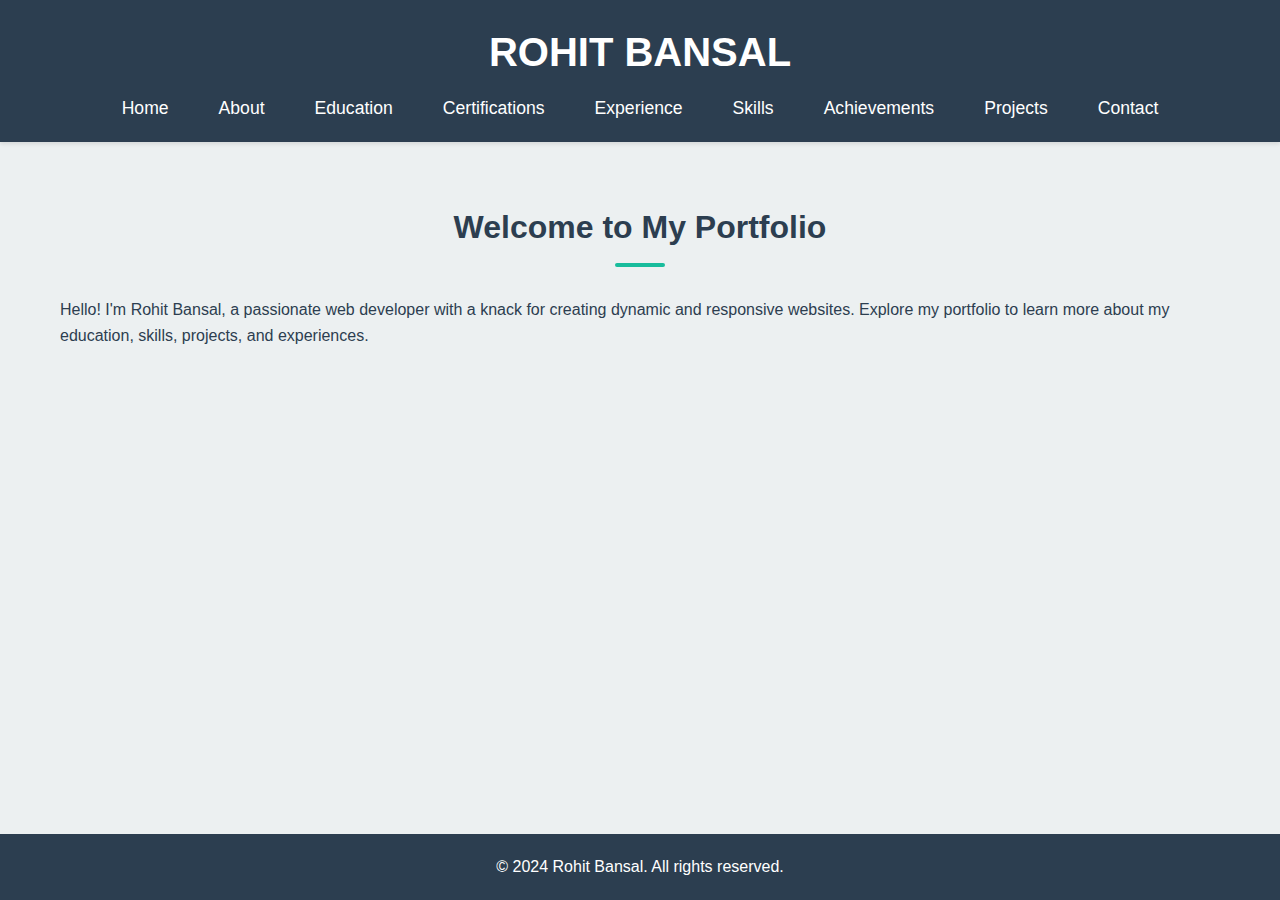
==== index.html @ a14dd0c8 "12" ====
<!DOCTYPE html>
<html lang="en">
<head>
    <meta charset="UTF-8">
    <meta name="viewport" content="width=device-width, initial-scale=1.0">
    <title>Home - Rohit Bansal</title>
    <link rel="stylesheet" href="styles.css">
</head>
<body>
    <!-- Header Section -->
    <header>
        <h1>ROHIT BANSAL</h1>
        <nav>
            <ul>
                <li><a href="index.html">Home</a></li>
                <li><a href="about.html">About</a></li>
                <li><a href="education.html">Education</a></li>
                <li><a href="certifications.html">Certifications</a></li>
                <li><a href="experience.html">Experience</a></li>
                <li><a href="skills.html">Skills</a></li>
                <li><a href="achievements.html">Achievements</a></li>
                <li><a href="projects.html">Projects</a></li>
                <li><a href="contact.html">Contact</a></li>
            </ul>
        </nav>
    </header>

    <!-- Home Section -->
    <section id="home">
        <h2>Welcome to My Portfolio</h2>
        <p>Hello! I'm Rohit Bansal, a passionate web developer with a knack for creating dynamic and responsive websites. Explore my portfolio to learn more about my education, skills, projects, and experiences.</p>
    </section>

    <!-- Footer Section -->
    <footer>
        <p>&copy; 2024 Rohit Bansal. All rights reserved.</p>
    </footer>

    <script src="script.js"></script>
</body>
</html>
---- styles.css ----
/* ============================================================= */
/*                          Reset Styles                        */
/* ============================================================= */

/* Remove default browser margins and paddings */
* {
    margin: 0;
    padding: 0;
    box-sizing: border-box;
}

/* ============================================================= */
/*                        Root Variables                        */
/* ============================================================= */

/* Define CSS variables for easy customization */
:root {
    --primary-color: #2C3E50; /* Dark Blue */
    --secondary-color: #18BC9C; /* Teal */
    --accent-color: #E74C3C; /* Red */
    --background-color: #ECF0F1; /* Light Grey */
    --text-color: #2C3E50; /* Dark Blue */
    --light-text: #7F8C8D; /* Light Grey */
    --font-family: 'Segoe UI', Tahoma, Geneva, Verdana, sans-serif;
    --header-height: 80px;
}

/* ============================================================= */
/*                          Body Styles                         */
/* ============================================================= */

body {
    font-family: var(--font-family);
    background-color: var(--background-color);
    color: var(--text-color);
    line-height: 1.6;
    min-height: 100vh;
    display: flex;
    flex-direction: column;
}

/* ============================================================= */
/*                        Header & Navbar                        */
/* ============================================================= */

header {
    background-color: var(--primary-color);
    color: #fff;
    padding: 20px 0;
    position: sticky;
    top: 0;
    z-index: 1000;
    box-shadow: 0 2px 4px rgba(0, 0, 0, 0.1);
}

header h1 {
    text-align: center;
    margin-bottom: 10px;
    font-size: 2.5em;
}

nav {
    text-align: center;
}

nav ul {
    list-style: none;
    display: flex;
    justify-content: center;
    flex-wrap: wrap;
}

nav ul li {
    margin: 0 15px;
}

nav ul li a {
    color: #fff;
    text-decoration: none;
    font-size: 1.1em;
    padding: 5px 10px;
    transition: background-color 0.3s, color 0.3s;
    border-radius: 5px;
}

nav ul li a:hover,
nav ul li a.active {
    background-color: var(--secondary-color);
    color: #fff;
}

/* ============================================================= */
/*                        Section Styles                         */
/* ============================================================= */

/* General Section Styling */
section {
    padding: 60px 20px;
    max-width: 1200px;
    margin: 0 auto;
}

section h2 {
    text-align: center;
    margin-bottom: 30px;
    font-size: 2em;
    color: var(--primary-color);
    position: relative;
}

section h2::after {
    content: '';
    width: 50px;
    height: 4px;
    background-color: var(--secondary-color);
    display: block;
    margin: 10px auto 0;
    border-radius: 2px;
}

/* About Section */
#about p {
    text-align: center;
    max-width: 800px;
    margin: 0 auto 20px;
    font-size: 1.1em;
    color: var(--text-color);
}

#about a {
    color: var(--secondary-color);
    text-decoration: none;
    font-weight: bold;
}

#about a:hover {
    text-decoration: underline;
}

/* Education, Certifications, Experience, Skills, Achievements Sections */
section ul {
    list-style: none;
    max-width: 800px;
    margin: 0 auto;
    padding: 0;
}

section ul li {
    background: #fff;
    margin-bottom: 15px;
    padding: 20px;
    border-left: 5px solid var(--secondary-color);
    box-shadow: 0 2px 5px rgba(0,0,0,0.1);
    transition: transform 0.3s, box-shadow 0.3s;
}

section ul li:hover {
    transform: translateY(-5px);
    box-shadow: 0 4px 10px rgba(0,0,0,0.15);
}

section ul li a {
    color: var(--primary-color);
    text-decoration: none;
    font-weight: bold;
}

section ul li a:hover {
    text-decoration: underline;
}

/* ============================================================= */
/*                         Projects Section                      */
/* ============================================================= */

#projects .project {
    background: #fff;
    padding: 25px;
    margin-bottom: 25px;
    border-radius: 8px;
    box-shadow: 0 2px 5px rgba(0,0,0,0.1);
    transition: transform 0.3s, box-shadow 0.3s;
}

#projects .project:hover {
    transform: translateY(-5px);
    box-shadow: 0 4px 10px rgba(0,0,0,0.15);
}

#projects .project h3 {
    margin-bottom: 15px;
    color: var(--primary-color);
}

#projects .project p {
    margin-bottom: 20px;
    color: var(--text-color);
    font-size: 1em;
}

#projects .project a {
    display: inline-block;
    margin-right: 10px;
    padding: 10px 20px;
    background-color: var(--secondary-color);
    color: #fff;
    text-decoration: none;
    border-radius: 5px;
    transition: background-color 0.3s;
    font-size: 0.95em;
}

#projects .project a:hover {
    background-color: var(--accent-color);
}

/* ============================================================= */
/*                       Contact Form Styles                     */
/* ============================================================= */

#contact form {
    max-width: 600px;
    margin: 0 auto;
    background: #fff;
    padding: 40px;
    border-radius: 8px;
    box-shadow: 0 2px 5px rgba(0,0,0,0.1);
    transition: box-shadow 0.3s;
}

#contact form:hover {
    box-shadow: 0 4px 10px rgba(0,0,0,0.15);
}

#contact label {
    display: block;
    margin-bottom: 8px;
    font-weight: bold;
    color: var(--primary-color);
}

#contact input,
#contact textarea {
    width: 100%;
    padding: 12px 15px;
    margin-bottom: 20px;
    border: 1px solid #bdc3c7;
    border-radius: 5px;
    font-size: 1em;
    transition: border-color 0.3s;
}

#contact input:focus,
#contact textarea:focus {
    border-color: var(--secondary-color);
    outline: none;
}

#contact button {
    display: block;
    width: 100%;
    padding: 12px;
    background-color: var(--secondary-color);
    color: #fff;
    border: none;
    border-radius: 5px;
    font-size: 1.1em;
    cursor: pointer;
    transition: background-color 0.3s;
}

#contact button:hover {
    background-color: var(--accent-color);
}

/* ============================================================= */
/*                         Footer Styles                        */
/* ============================================================= */

footer {
    background-color: var(--primary-color);
    color: #fff;
    text-align: center;
    padding: 20px 0;
    margin-top: auto;
}

/* ============================================================= */
/*                       Responsive Design                       */
/* ============================================================= */

/* Adjustments for tablets and smaller devices */
@media (max-width: 992px) {
    header h1 {
        font-size: 2em;
    }

    nav ul li {
        margin: 0 10px;
    }

    section {
        padding: 50px 15px;
    }

    #projects .project {
        padding: 20px;
    }

    #contact form {
        padding: 30px;
    }
}

/* Adjustments for mobile devices */
@media (max-width: 768px) {
    nav ul {
        flex-direction: column;
    }

    nav ul li {
        margin: 10px 0;
    }

    header h1 {
        font-size: 1.8em;
    }

    section h2 {
        font-size: 1.8em;
    }

    #projects .project h3 {
        font-size: 1.5em;
    }

    #projects .project p {
        font-size: 0.95em;
    }

    #projects .project a {
        margin-bottom: 10px;
        width: 100%;
        text-align: center;
    }

    #contact form {
        padding: 25px;
    }
}

/* Adjustments for very small devices */
@media (max-width: 480px) {
    nav ul li a {
        font-size: 1em;
        padding: 5px 8px;
    }

    #projects .project {
        padding: 15px;
    }

    #contact form {
        padding: 20px;
    }
}

/* ============================================================= */
/*                      Additional Styles                        */
/* ============================================================= */

/* Smooth Scrolling for in-page navigation */
html {
    scroll-behavior: smooth;
}

/* Highlight active navigation link */
nav ul li a.active {
    background-color: var(--accent-color);
}

/* Download Links Styled as Buttons */
a[download] {
    background-color: var(--secondary-color);
    color: #fff;
    padding: 5px 10px;
    border-radius: 5px;
    text-decoration: none;
    transition: background-color 0.3s;
    font-size: 0.95em;
}

a[download]:hover {
    background-color: var(--accent-color);
}

/* Links opening in new tabs with an icon (optional) */
a[target="_blank"]::after {
    content: ' ↗';
    font-size: 0.8em;
}
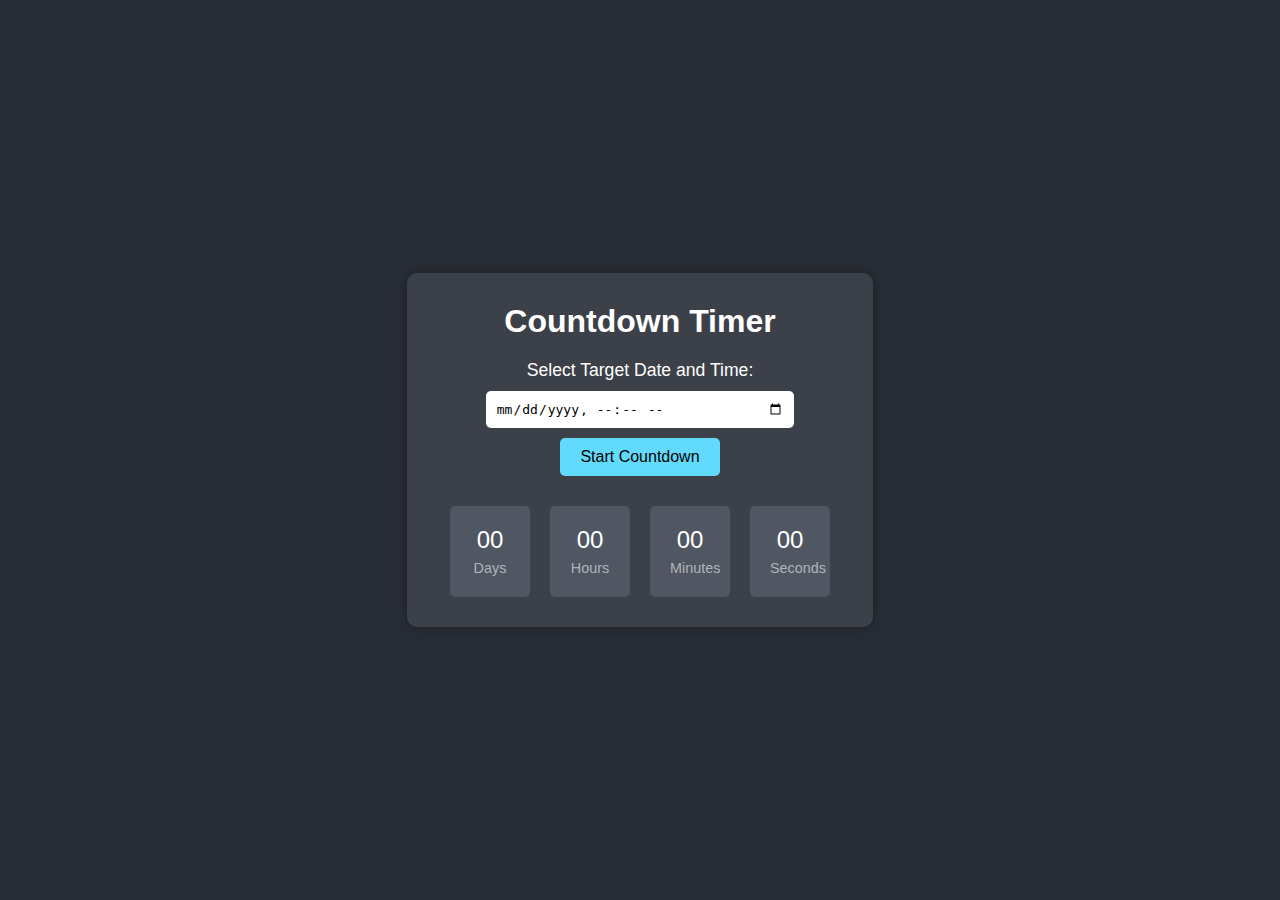
==== commit baf236e8: "Add files via upload" ====
--- a/index.html
+++ b/index.html
@@ -1,41 +1,45 @@
-<!DOCTYPE html>
-<html lang="en">
-<head>
-    <meta charset="UTF-8">
-    <meta name="viewport" content="width=device-width, initial-scale=1.0">
-    <title>Home - Rohit Bansal</title>
-    <link rel="stylesheet" href="styles.css">
-</head>
-<body>
-    <!-- Header Section -->
-    <header>
-        <h1>ROHIT BANSAL</h1>
-        <nav>
-            <ul>
-                <li><a href="index.html">Home</a></li>
-                <li><a href="about.html">About</a></li>
-                <li><a href="education.html">Education</a></li>
-                <li><a href="certifications.html">Certifications</a></li>
-                <li><a href="experience.html">Experience</a></li>
-                <li><a href="skills.html">Skills</a></li>
-                <li><a href="achievements.html">Achievements</a></li>
-                <li><a href="projects.html">Projects</a></li>
-                <li><a href="contact.html">Contact</a></li>
-            </ul>
-        </nav>
-    </header>
-
-    <!-- Home Section -->
-    <section id="home">
-        <h2>Welcome to My Portfolio</h2>
-        <p>Hello! I'm Rohit Bansal, a passionate web developer with a knack for creating dynamic and responsive websites. Explore my portfolio to learn more about my education, skills, projects, and experiences.</p>
-    </section>
-
-    <!-- Footer Section -->
-    <footer>
-        <p>&copy; 2024 Rohit Bansal. All rights reserved.</p>
-    </footer>
-
-    <script src="script.js"></script>
-</body>
-</html>
+<!DOCTYPE html>
+<html lang="en">
+<head>
+    <meta charset="UTF-8">
+    <meta name="viewport" content="width=device-width, initial-scale=1.0">
+    <title>Countdown Timer</title>
+    <!-- Link to External CSS -->
+    <link rel="stylesheet" href="styles.css">
+</head>
+<body>
+    <div class="container">
+        <h1>Countdown Timer</h1>
+        
+        <!-- Input Section -->
+        <div class="input-section">
+            <label for="date-input">Select Target Date and Time:</label>
+            <input type="datetime-local" id="date-input">
+            <button id="start-button">Start Countdown</button>
+        </div>
+        
+        <!-- Countdown Display -->
+        <div class="countdown">
+            <div class="time-segment">
+                <span id="days">00</span>
+                <span>Days</span>
+            </div>
+            <div class="time-segment">
+                <span id="hours">00</span>
+                <span>Hours</span>
+            </div>
+            <div class="time-segment">
+                <span id="minutes">00</span>
+                <span>Minutes</span>
+            </div>
+            <div class="time-segment">
+                <span id="seconds">00</span>
+                <span>Seconds</span>
+            </div>
+        </div>
+    </div>
+    
+    <!-- Link to External JavaScript -->
+    <script src="script.js"></script>
+</body>
+</html>
--- a/styles.css
+++ b/styles.css
@@ -1,401 +1,130 @@
-/* ============================================================= */
-/*                          Reset Styles                        */
-/* ============================================================= */
-
-/* Remove default browser margins and paddings */
-* {
-    margin: 0;
-    padding: 0;
-    box-sizing: border-box;
-}
-
-/* ============================================================= */
-/*                        Root Variables                        */
-/* ============================================================= */
-
-/* Define CSS variables for easy customization */
-:root {
-    --primary-color: #2C3E50; /* Dark Blue */
-    --secondary-color: #18BC9C; /* Teal */
-    --accent-color: #E74C3C; /* Red */
-    --background-color: #ECF0F1; /* Light Grey */
-    --text-color: #2C3E50; /* Dark Blue */
-    --light-text: #7F8C8D; /* Light Grey */
-    --font-family: 'Segoe UI', Tahoma, Geneva, Verdana, sans-serif;
-    --header-height: 80px;
-}
-
-/* ============================================================= */
-/*                          Body Styles                         */
-/* ============================================================= */
-
-body {
-    font-family: var(--font-family);
-    background-color: var(--background-color);
-    color: var(--text-color);
-    line-height: 1.6;
-    min-height: 100vh;
-    display: flex;
-    flex-direction: column;
-}
-
-/* ============================================================= */
-/*                        Header & Navbar                        */
-/* ============================================================= */
-
-header {
-    background-color: var(--primary-color);
-    color: #fff;
-    padding: 20px 0;
-    position: sticky;
-    top: 0;
-    z-index: 1000;
-    box-shadow: 0 2px 4px rgba(0, 0, 0, 0.1);
-}
-
-header h1 {
-    text-align: center;
-    margin-bottom: 10px;
-    font-size: 2.5em;
-}
-
-nav {
-    text-align: center;
-}
-
-nav ul {
-    list-style: none;
-    display: flex;
-    justify-content: center;
-    flex-wrap: wrap;
-}
-
-nav ul li {
-    margin: 0 15px;
-}
-
-nav ul li a {
-    color: #fff;
-    text-decoration: none;
-    font-size: 1.1em;
-    padding: 5px 10px;
-    transition: background-color 0.3s, color 0.3s;
-    border-radius: 5px;
-}
-
-nav ul li a:hover,
-nav ul li a.active {
-    background-color: var(--secondary-color);
-    color: #fff;
-}
-
-/* ============================================================= */
-/*                        Section Styles                         */
-/* ============================================================= */
-
-/* General Section Styling */
-section {
-    padding: 60px 20px;
-    max-width: 1200px;
-    margin: 0 auto;
-}
-
-section h2 {
-    text-align: center;
-    margin-bottom: 30px;
-    font-size: 2em;
-    color: var(--primary-color);
-    position: relative;
-}
-
-section h2::after {
-    content: '';
-    width: 50px;
-    height: 4px;
-    background-color: var(--secondary-color);
-    display: block;
-    margin: 10px auto 0;
-    border-radius: 2px;
-}
-
-/* About Section */
-#about p {
-    text-align: center;
-    max-width: 800px;
-    margin: 0 auto 20px;
-    font-size: 1.1em;
-    color: var(--text-color);
-}
-
-#about a {
-    color: var(--secondary-color);
-    text-decoration: none;
-    font-weight: bold;
-}
-
-#about a:hover {
-    text-decoration: underline;
-}
-
-/* Education, Certifications, Experience, Skills, Achievements Sections */
-section ul {
-    list-style: none;
-    max-width: 800px;
-    margin: 0 auto;
-    padding: 0;
-}
-
-section ul li {
-    background: #fff;
-    margin-bottom: 15px;
-    padding: 20px;
-    border-left: 5px solid var(--secondary-color);
-    box-shadow: 0 2px 5px rgba(0,0,0,0.1);
-    transition: transform 0.3s, box-shadow 0.3s;
-}
-
-section ul li:hover {
-    transform: translateY(-5px);
-    box-shadow: 0 4px 10px rgba(0,0,0,0.15);
-}
-
-section ul li a {
-    color: var(--primary-color);
-    text-decoration: none;
-    font-weight: bold;
-}
-
-section ul li a:hover {
-    text-decoration: underline;
-}
-
-/* ============================================================= */
-/*                         Projects Section                      */
-/* ============================================================= */
-
-#projects .project {
-    background: #fff;
-    padding: 25px;
-    margin-bottom: 25px;
-    border-radius: 8px;
-    box-shadow: 0 2px 5px rgba(0,0,0,0.1);
-    transition: transform 0.3s, box-shadow 0.3s;
-}
-
-#projects .project:hover {
-    transform: translateY(-5px);
-    box-shadow: 0 4px 10px rgba(0,0,0,0.15);
-}
-
-#projects .project h3 {
-    margin-bottom: 15px;
-    color: var(--primary-color);
-}
-
-#projects .project p {
-    margin-bottom: 20px;
-    color: var(--text-color);
-    font-size: 1em;
-}
-
-#projects .project a {
-    display: inline-block;
-    margin-right: 10px;
-    padding: 10px 20px;
-    background-color: var(--secondary-color);
-    color: #fff;
-    text-decoration: none;
-    border-radius: 5px;
-    transition: background-color 0.3s;
-    font-size: 0.95em;
-}
-
-#projects .project a:hover {
-    background-color: var(--accent-color);
-}
-
-/* ============================================================= */
-/*                       Contact Form Styles                     */
-/* ============================================================= */
-
-#contact form {
-    max-width: 600px;
-    margin: 0 auto;
-    background: #fff;
-    padding: 40px;
-    border-radius: 8px;
-    box-shadow: 0 2px 5px rgba(0,0,0,0.1);
-    transition: box-shadow 0.3s;
-}
-
-#contact form:hover {
-    box-shadow: 0 4px 10px rgba(0,0,0,0.15);
-}
-
-#contact label {
-    display: block;
-    margin-bottom: 8px;
-    font-weight: bold;
-    color: var(--primary-color);
-}
-
-#contact input,
-#contact textarea {
-    width: 100%;
-    padding: 12px 15px;
-    margin-bottom: 20px;
-    border: 1px solid #bdc3c7;
-    border-radius: 5px;
-    font-size: 1em;
-    transition: border-color 0.3s;
-}
-
-#contact input:focus,
-#contact textarea:focus {
-    border-color: var(--secondary-color);
-    outline: none;
-}
-
-#contact button {
-    display: block;
-    width: 100%;
-    padding: 12px;
-    background-color: var(--secondary-color);
-    color: #fff;
-    border: none;
-    border-radius: 5px;
-    font-size: 1.1em;
-    cursor: pointer;
-    transition: background-color 0.3s;
-}
-
-#contact button:hover {
-    background-color: var(--accent-color);
-}
-
-/* ============================================================= */
-/*                         Footer Styles                        */
-/* ============================================================= */
-
-footer {
-    background-color: var(--primary-color);
-    color: #fff;
-    text-align: center;
-    padding: 20px 0;
-    margin-top: auto;
-}
-
-/* ============================================================= */
-/*                       Responsive Design                       */
-/* ============================================================= */
-
-/* Adjustments for tablets and smaller devices */
-@media (max-width: 992px) {
-    header h1 {
-        font-size: 2em;
-    }
-
-    nav ul li {
-        margin: 0 10px;
-    }
-
-    section {
-        padding: 50px 15px;
-    }
-
-    #projects .project {
-        padding: 20px;
-    }
-
-    #contact form {
-        padding: 30px;
-    }
-}
-
-/* Adjustments for mobile devices */
-@media (max-width: 768px) {
-    nav ul {
-        flex-direction: column;
-    }
-
-    nav ul li {
-        margin: 10px 0;
-    }
-
-    header h1 {
-        font-size: 1.8em;
-    }
-
-    section h2 {
-        font-size: 1.8em;
-    }
-
-    #projects .project h3 {
-        font-size: 1.5em;
-    }
-
-    #projects .project p {
-        font-size: 0.95em;
-    }
-
-    #projects .project a {
-        margin-bottom: 10px;
-        width: 100%;
-        text-align: center;
-    }
-
-    #contact form {
-        padding: 25px;
-    }
-}
-
-/* Adjustments for very small devices */
-@media (max-width: 480px) {
-    nav ul li a {
-        font-size: 1em;
-        padding: 5px 8px;
-    }
-
-    #projects .project {
-        padding: 15px;
-    }
-
-    #contact form {
-        padding: 20px;
-    }
-}
-
-/* ============================================================= */
-/*                      Additional Styles                        */
-/* ============================================================= */
-
-/* Smooth Scrolling for in-page navigation */
-html {
-    scroll-behavior: smooth;
-}
-
-/* Highlight active navigation link */
-nav ul li a.active {
-    background-color: var(--accent-color);
-}
-
-/* Download Links Styled as Buttons */
-a[download] {
-    background-color: var(--secondary-color);
-    color: #fff;
-    padding: 5px 10px;
-    border-radius: 5px;
-    text-decoration: none;
-    transition: background-color 0.3s;
-    font-size: 0.95em;
-}
-
-a[download]:hover {
-    background-color: var(--accent-color);
-}
-
-/* Links opening in new tabs with an icon (optional) */
-a[target="_blank"]::after {
-    content: ' ↗';
-    font-size: 0.8em;
-}
+/* ============================= */
+/*         Reset Styles          */
+/* ============================= */
+
+/* Remove default browser margins and paddings */
+* {
+    margin: 0;
+    padding: 0;
+    box-sizing: border-box;
+}
+
+/* ============================= */
+/*          Body Styles          */
+/* ============================= */
+
+body {
+    display: flex;
+    justify-content: center;
+    align-items: center;
+    height: 100vh;
+    background-color: #282c34;
+    font-family: Arial, Helvetica, sans-serif;
+    color: #ffffff;
+}
+
+/* ============================= */
+/*         Container Styles      */
+/* ============================= */
+
+.container {
+    background-color: #3c4048;
+    padding: 30px 40px;
+    border-radius: 10px;
+    box-shadow: 0 0 10px rgba(0, 0, 0, 0.3);
+    text-align: center;
+}
+
+/* ============================= */
+/*        Heading Styles         */
+/* ============================= */
+
+.container h1 {
+    margin-bottom: 20px;
+    font-size: 2em;
+}
+
+/* ============================= */
+/*        Input Section Styles   */
+/* ============================= */
+
+.input-section {
+    margin-bottom: 30px;
+}
+
+.input-section label {
+    display: block;
+    margin-bottom: 10px;
+    font-size: 1.1em;
+}
+
+.input-section input {
+    padding: 10px;
+    width: 80%;
+    border: none;
+    border-radius: 5px;
+    font-size: 1em;
+    margin-bottom: 10px;
+}
+
+.input-section button {
+    padding: 10px 20px;
+    background-color: #61dafb;
+    color: #000;
+    border: none;
+    border-radius: 5px;
+    font-size: 1em;
+    cursor: pointer;
+    transition: background-color 0.3s;
+}
+
+.input-section button:hover {
+    background-color: #21a1f1;
+}
+
+/* ============================= */
+/*       Countdown Display Styles */
+/* ============================= */
+
+.countdown {
+    display: flex;
+    justify-content: center;
+    gap: 20px;
+}
+
+.time-segment {
+    background-color: #505763;
+    padding: 20px;
+    border-radius: 5px;
+    width: 80px;
+}
+
+.time-segment span:first-child {
+    display: block;
+    font-size: 1.5em;
+    margin-bottom: 5px;
+}
+
+.time-segment span:last-child {
+    font-size: 0.9em;
+    color: #b0b3b8;
+}
+
+/* ============================= */
+/*        Responsive Design       */
+/* ============================= */
+
+@media (max-width: 500px) {
+    .container {
+        padding: 20px 30px;
+    }
+
+    .time-segment {
+        padding: 15px;
+        width: 60px;
+    }
+
+    .countdown {
+        gap: 10px;
+    }
+}
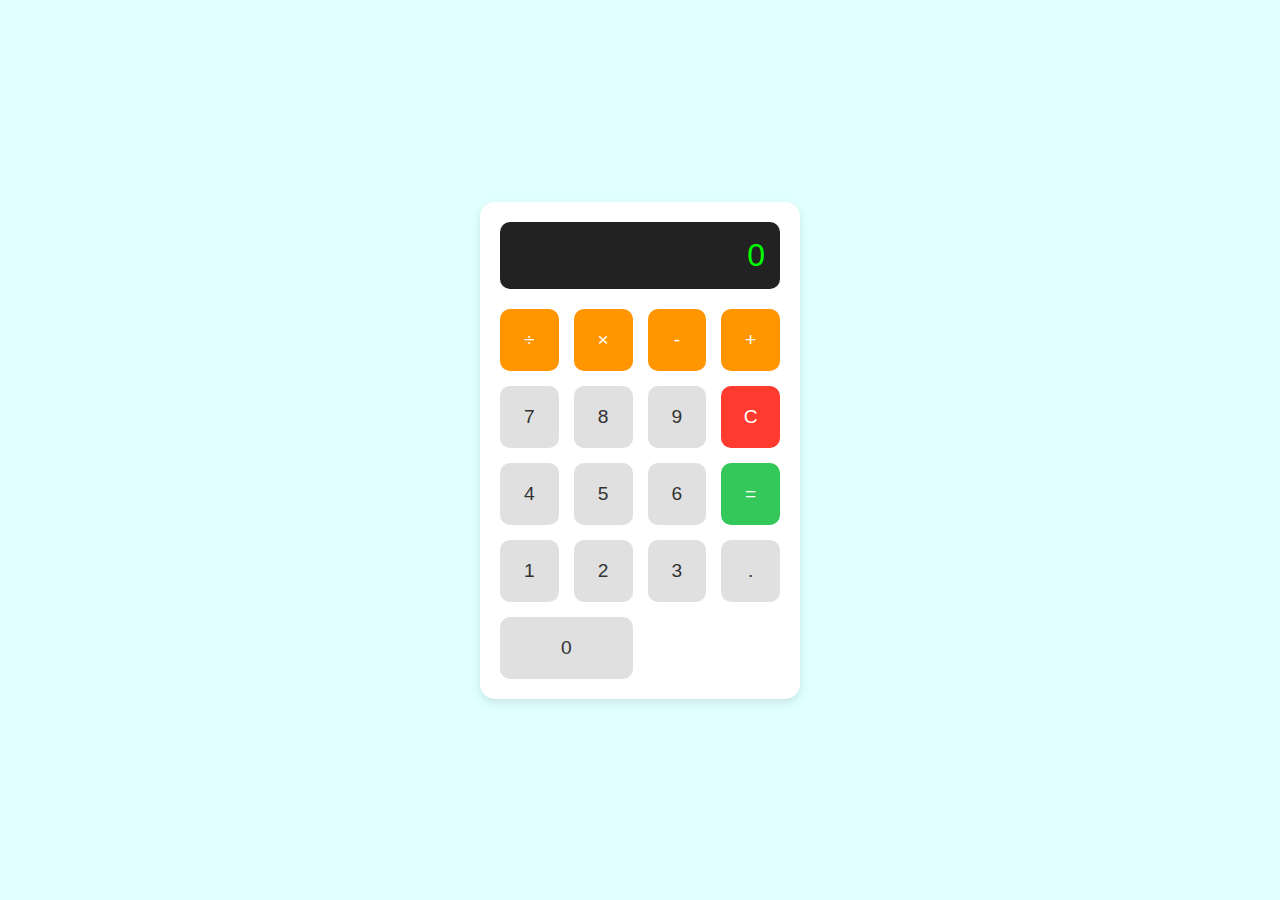
==== commit f87cd460: "calculator" ====
--- a/index.html
+++ b/index.html
@@ -3,39 +3,43 @@
 <head>
     <meta charset="UTF-8">
     <meta name="viewport" content="width=device-width, initial-scale=1.0">
-    <title>Countdown Timer</title>
+    <title>Simple Calculator</title>
     <!-- Link to External CSS -->
     <link rel="stylesheet" href="styles.css">
 </head>
 <body>
-    <div class="container">
-        <h1>Countdown Timer</h1>
+    <div class="calculator">
+        <!-- Display Screen -->
+        <div id="display" class="display">0</div>
         
-        <!-- Input Section -->
-        <div class="input-section">
-            <label for="date-input">Select Target Date and Time:</label>
-            <input type="datetime-local" id="date-input">
-            <button id="start-button">Start Countdown</button>
-        </div>
-        
-        <!-- Countdown Display -->
-        <div class="countdown">
-            <div class="time-segment">
-                <span id="days">00</span>
-                <span>Days</span>
-            </div>
-            <div class="time-segment">
-                <span id="hours">00</span>
-                <span>Hours</span>
-            </div>
-            <div class="time-segment">
-                <span id="minutes">00</span>
-                <span>Minutes</span>
-            </div>
-            <div class="time-segment">
-                <span id="seconds">00</span>
-                <span>Seconds</span>
-            </div>
+        <!-- Buttons Grid -->
+        <div class="buttons">
+            <!-- Row 1 -->
+            <button class="button operator" data-operator="/">&#247;</button>
+            <button class="button operator" data-operator="*">&times;</button>
+            <button class="button operator" data-operator="-">-</button>
+            <button class="button operator" data-operator="+">+</button>
+            
+            <!-- Row 2 -->
+            <button class="button number" data-number="7">7</button>
+            <button class="button number" data-number="8">8</button>
+            <button class="button number" data-number="9">9</button>
+            <button class="button clear" id="clear">C</button>
+            
+            <!-- Row 3 -->
+            <button class="button number" data-number="4">4</button>
+            <button class="button number" data-number="5">5</button>
+            <button class="button number" data-number="6">6</button>
+            <button class="button equals" id="equals">=</button>
+            
+            <!-- Row 4 -->
+            <button class="button number" data-number="1">1</button>
+            <button class="button number" data-number="2">2</button>
+            <button class="button number" data-number="3">3</button>
+            <button class="button decimal" data-number=".">.</button>
+            
+            <!-- Row 5 -->
+            <button class="button zero" data-number="0">0</button>
         </div>
     </div>
     
--- a/styles.css
+++ b/styles.css
@@ -18,113 +18,145 @@
     justify-content: center;
     align-items: center;
     height: 100vh;
-    background-color: #282c34;
-    font-family: Arial, Helvetica, sans-serif;
+    background-color:lightcyan;
+    font-family: 'Segoe UI', Tahoma, Geneva, Verdana, sans-serif;
+}
+
+/* ============================= */
+/*       Calculator Styles       */
+/* ============================= */
+
+.calculator {
+    background-color: white;
+    padding: 20px;
+    border-radius: 15px;
+    box-shadow: 0 4px 10px rgba(0, 0, 0, 0.1);
+    width: 320px;
+}
+
+/* ============================= */
+/*        Display Screen         */
+/* ============================= */
+
+.display {
+    background-color: #222;
+    color: #0f0;
+    font-size: 2em;
+    text-align: right;
+    padding: 15px;
+    border-radius: 10px;
+    margin-bottom: 20px;
+    min-height: 50px;
+    word-wrap: break-word;
+}
+
+/* ============================= */
+/*          Buttons Grid          */
+/* ============================= */
+
+.buttons {
+    display: grid;
+    grid-template-columns: repeat(4, 1fr);
+    grid-gap: 15px;
+}
+
+/* ============================= */
+/*           Buttons              */
+/* ============================= */
+
+.button {
+    padding: 20px;
+    font-size: 1.2em;
+    border: none;
+    border-radius: 10px;
+    cursor: pointer;
+    transition: background-color 0.3s, transform 0.2s;
+}
+
+/* Number Buttons */
+.button.number {
+    background-color: #e0e0e0;
+    color: #333;
+}
+
+.button.number:hover {
+    background-color: #d5d5d5;
+    transform: scale(1.05);
+}
+
+/* Operator Buttons */
+.button.operator {
+    background-color: #ff9500;
     color: #ffffff;
 }
 
-/* ============================= */
-/*         Container Styles      */
-/* ============================= */
-
-.container {
-    background-color: #3c4048;
-    padding: 30px 40px;
-    border-radius: 10px;
-    box-shadow: 0 0 10px rgba(0, 0, 0, 0.3);
-    text-align: center;
+.button.operator:hover {
+    background-color: #e08900;
+    transform: scale(1.05);
 }
 
-/* ============================= */
-/*        Heading Styles         */
-/* ============================= */
-
-.container h1 {
-    margin-bottom: 20px;
-    font-size: 2em;
+/* Equals Button */
+.button.equals {
+    background-color: #34c759;
+    color: #ffffff;
+    grid-column: span 1;
 }
 
-/* ============================= */
-/*        Input Section Styles   */
-/* ============================= */
-
-.input-section {
-    margin-bottom: 30px;
+.button.equals:hover {
+    background-color: #28a745;
+    transform: scale(1.05);
 }
 
-.input-section label {
-    display: block;
-    margin-bottom: 10px;
-    font-size: 1.1em;
+/* Clear Button */
+.button.clear {
+    background-color: #ff3b30;
+    color: #ffffff;
 }
 
-.input-section input {
-    padding: 10px;
-    width: 80%;
-    border: none;
-    border-radius: 5px;
-    font-size: 1em;
-    margin-bottom: 10px;
+.button.clear:hover {
+    background-color: #e02b20;
+    transform: scale(1.05);
 }
 
-.input-section button {
-    padding: 10px 20px;
-    background-color: #61dafb;
-    color: #000;
-    border: none;
-    border-radius: 5px;
-    font-size: 1em;
-    cursor: pointer;
-    transition: background-color 0.3s;
+/* Decimal Button */
+.button.decimal {
+    background-color: #e0e0e0;
+    color: #333;
 }
 
-.input-section button:hover {
-    background-color: #21a1f1;
+.button.decimal:hover {
+    background-color: #d5d5d5;
+    transform: scale(1.05);
 }
 
-/* ============================= */
-/*       Countdown Display Styles */
-/* ============================= */
-
-.countdown {
-    display: flex;
-    justify-content: center;
-    gap: 20px;
+/* Zero Button spans two columns */
+.button.zero {
+    grid-column: span 2;
+    background-color: #e0e0e0;
+    color: #333;
 }
 
-.time-segment {
-    background-color: #505763;
-    padding: 20px;
-    border-radius: 5px;
-    width: 80px;
-}
-
-.time-segment span:first-child {
-    display: block;
-    font-size: 1.5em;
-    margin-bottom: 5px;
-}
-
-.time-segment span:last-child {
-    font-size: 0.9em;
-    color: #b0b3b8;
+.button.zero:hover {
+    background-color: #d5d5d5;
+    transform: scale(1.05);
 }
 
 /* ============================= */
 /*        Responsive Design       */
 /* ============================= */
 
-@media (max-width: 500px) {
-    .container {
-        padding: 20px 30px;
+@media (max-width: 400px) {
+    .calculator {
+        width: 90%;
     }
 
-    .time-segment {
-        padding: 15px;
-        width: 60px;
+    .display {
+        font-size: 1.5em;
+        padding: 10px;
     }
 
-    .countdown {
-        gap: 10px;
+    .button {
+        padding: 15px;
+        font-size: 1em;
     }
 }
